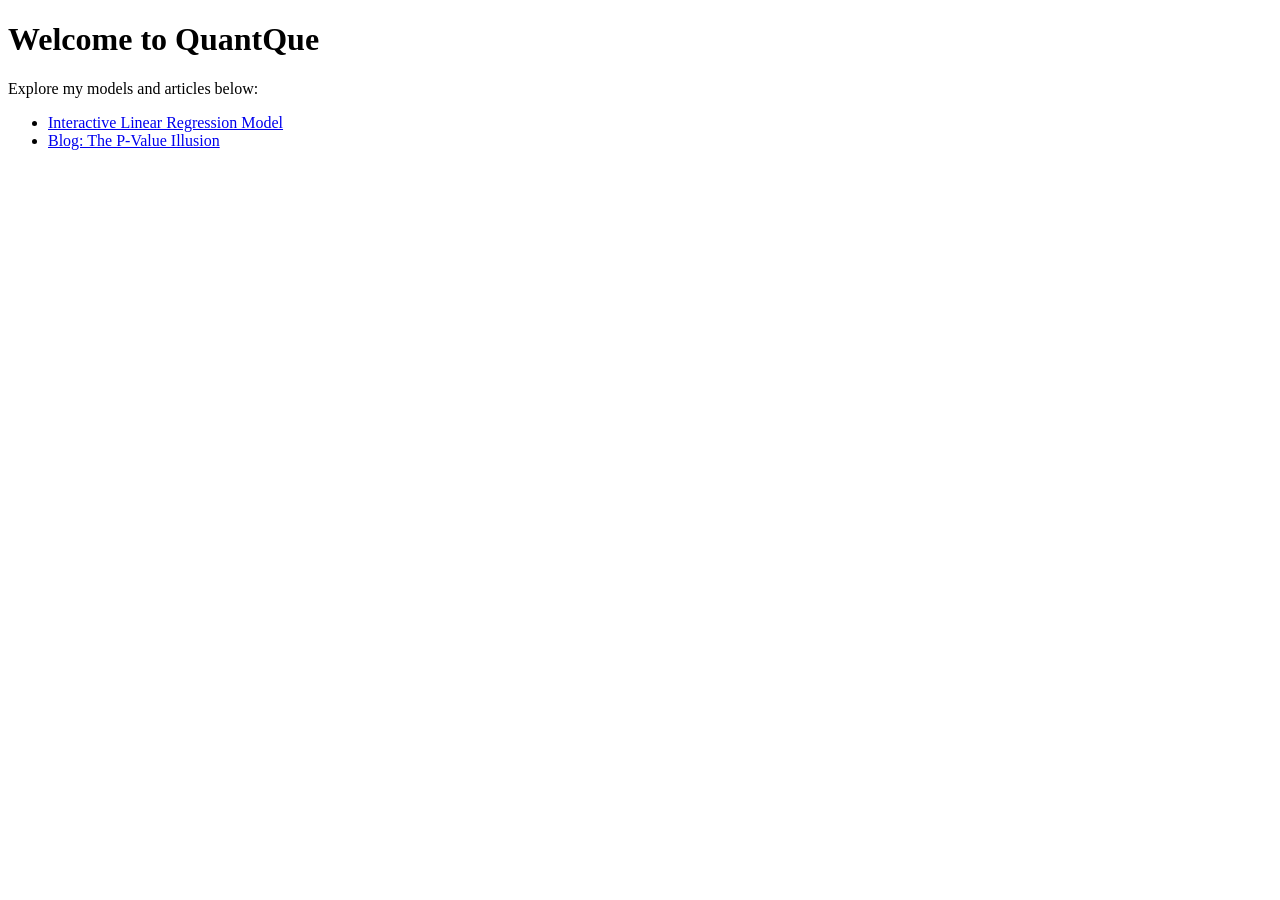
==== index.html @ af4a089c "Create index.html" ====
<!DOCTYPE html>
<html>
<head>
    <title>QuantQue - Data Science & Models</title>
</head>
<body>
    <h1>Welcome to QuantQue</h1>
    <p>Explore my models and articles below:</p>
    
    <ul>
        <li><a href="linear_regression_model/index.html">Interactive Linear Regression Model</a></li>
        <li><a href="blogs/p_value_illusion.html">Blog: The P-Value Illusion</a></li>
    </ul>
</body>
</html>
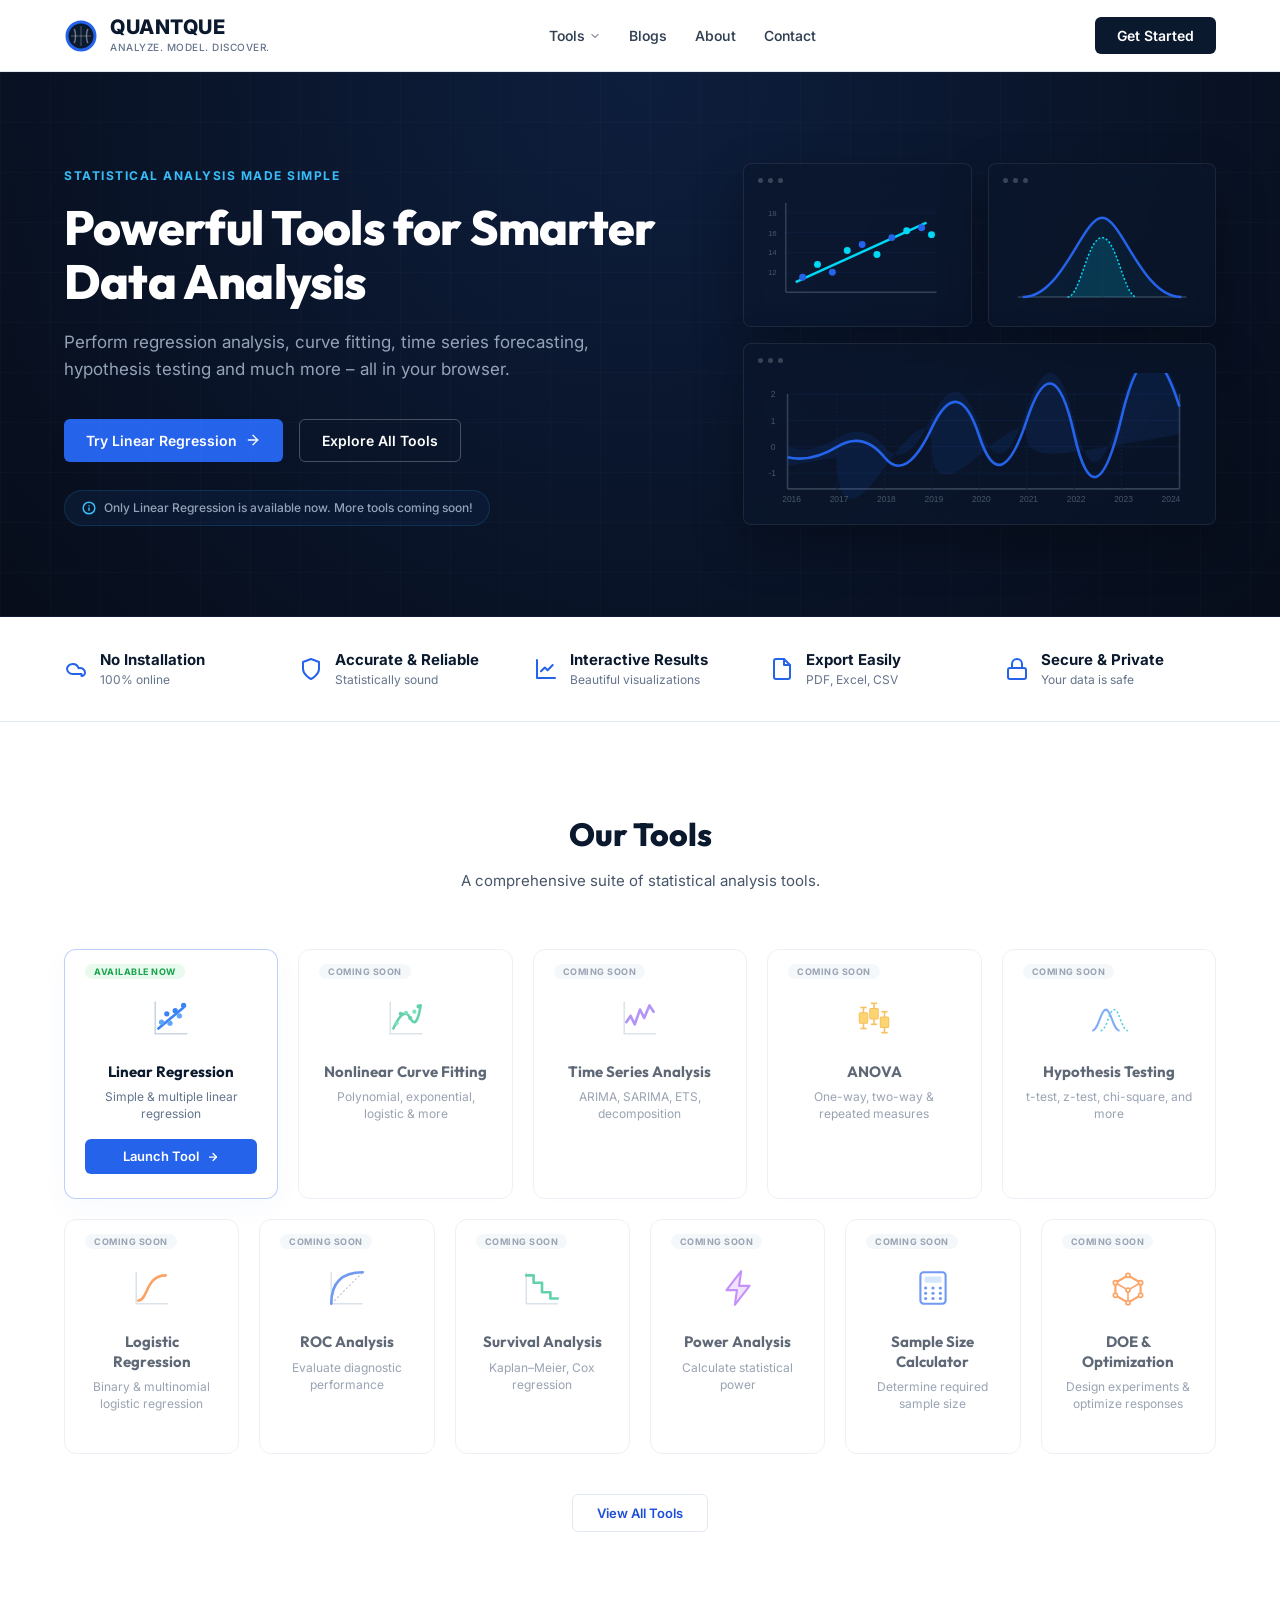
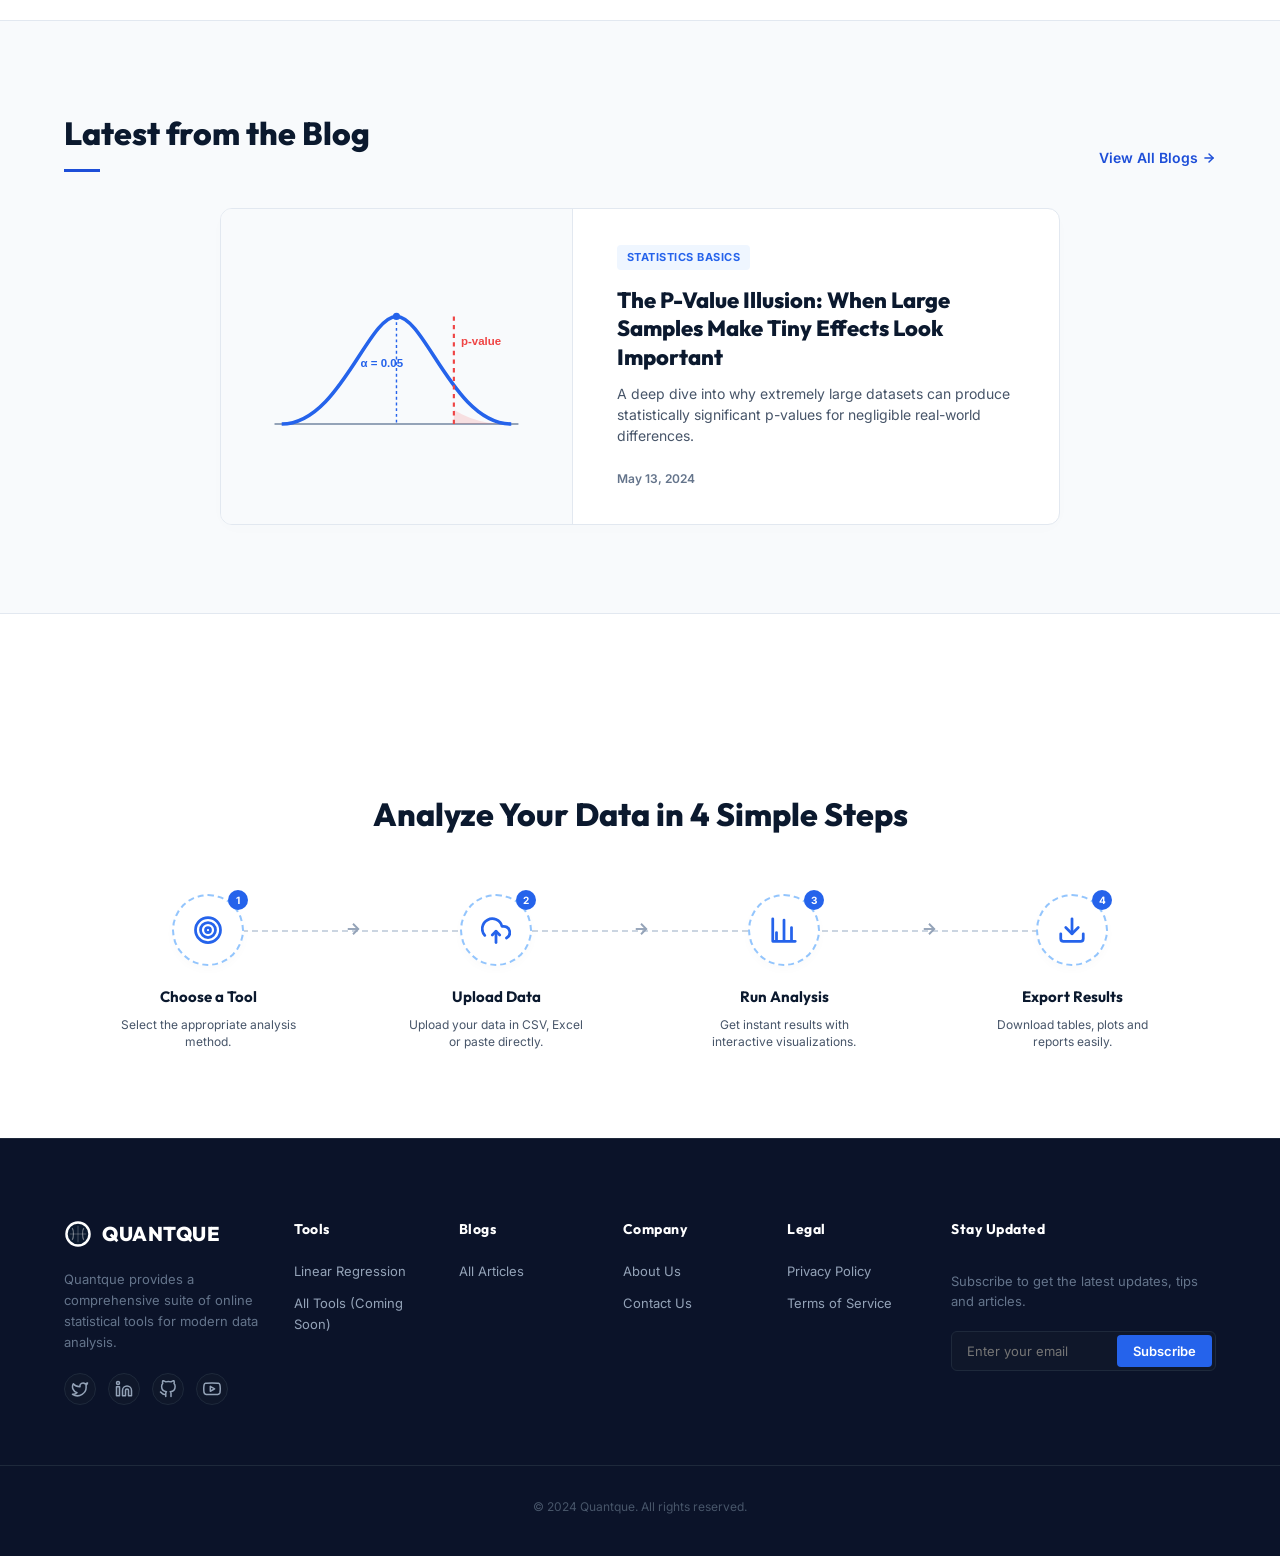
==== commit eab697e2: "Add files via upload" ====
--- a/index.html
+++ b/index.html
@@ -1,15 +1,665 @@
 <!DOCTYPE html>
-<html>
+<html lang="en">
 <head>
+    <meta charset="UTF-8">
+    <meta name="viewport" content="width=device-width, initial-scale=1.0">
     <title>QuantQue - Data Science & Models</title>
+    <link rel="stylesheet" href="styles.css">
 </head>
 <body>
-    <h1>Welcome to QuantQue</h1>
-    <p>Explore my models and articles below:</p>
-    
-    <ul>
-        <li><a href="linear_regression_model/index.html">Interactive Linear Regression Model</a></li>
-        <li><a href="blogs/p_value_illusion.html">Blog: The P-Value Illusion</a></li>
-    </ul>
+
+    <!-- Header / Navbar -->
+    <header class="header">
+        <div class="container header-container">
+            <div class="logo-container">
+                <div class="logo-icon">
+                    <!-- Q logo: circle with global grid lines -->
+                    <svg width="34" height="34" viewBox="0 0 34 34" fill="none" xmlns="http://www.w3.org/2000/svg">
+                        <circle cx="17" cy="17" r="14" fill="#0b192e"/>
+                        <circle cx="17" cy="17" r="14" stroke="#2563eb" stroke-width="3"/>
+                        <path d="M7 17H27" stroke="rgba(255, 255, 255, 0.2)" stroke-width="1.5"/>
+                        <path d="M17 7V27" stroke="rgba(255, 255, 255, 0.2)" stroke-width="1.5"/>
+                        <path d="M10 10C12 12.5 12 21.5 10 24" stroke="rgba(255, 255, 255, 0.4)" stroke-width="1.5"/>
+                        <path d="M24 10C22 12.5 22 21.5 24 24" stroke="rgba(255, 255, 255, 0.4)" stroke-width="1.5"/>
+                    </svg>
+                </div>
+                <div class="logo-text">
+                    <span class="logo-title">QUANTQUE</span>
+                    <span class="logo-tagline">Analyze. Model. Discover.</span>
+                </div>
+            </div>
+            
+            <nav class="nav-links">
+                <div class="nav-item">
+                    Tools
+                    <svg width="12" height="12" viewBox="0 0 24 24" fill="none" stroke="currentColor" stroke-width="2" stroke-linecap="round" stroke-linejoin="round"><path d="m6 9 6 6 6-6"/></svg>
+                </div>
+                <a href="#blog" class="nav-item">Blogs</a>
+                <a href="#about" class="nav-item">About</a>
+                <a href="#contact" class="nav-item">Contact</a>
+            </nav>
+            
+            <div class="nav-actions">
+                <button class="btn btn-primary">Get Started</button>
+            </div>
+        </div>
+    </header>
+
+    <!-- Hero Section -->
+    <section class="hero">
+        <div class="container hero-grid">
+            <div class="hero-content">
+                <span class="hero-tag">Statistical Analysis Made Simple</span>
+                <h1 class="hero-title">Powerful Tools for Smarter Data Analysis</h1>
+                <p class="hero-desc">
+                    Perform regression analysis, curve fitting, time series forecasting, hypothesis testing and much more – all in your browser.
+                </p>
+                <div class="hero-actions">
+                    <a href="../index.html" class="btn btn-blue">
+                        Try Linear Regression 
+                        <svg width="16" height="16" viewBox="0 0 24 24" fill="none" stroke="currentColor" stroke-width="2" stroke-linecap="round" stroke-linejoin="round"><path d="M5 12h14"/><path d="m12 5 7 7-7 7"/></svg>
+                    </a>
+                    <a href="#tools" class="btn btn-outline">Explore All Tools</a>
+                </div>
+                <div class="hero-notice">
+                    <svg width="14" height="14" viewBox="0 0 24 24" fill="none" stroke="#38bdf8" stroke-width="2.5" stroke-linecap="round" stroke-linejoin="round"><circle cx="12" cy="12" r="10"/><line x1="12" y1="16" x2="12" y2="12"/><line x1="12" y1="8" x2="12.01" y2="8"/></svg>
+                    <span>Only Linear Regression is available now. More tools coming soon!</span>
+                </div>
+            </div>
+            
+            <div class="hero-graphic">
+                <div class="mockup-grid">
+                    <!-- Top Left Card: Scatter Plot -->
+                    <div class="mockup-card">
+                        <div class="card-header-dots">
+                            <span></span><span></span><span></span>
+                        </div>
+                        <svg class="chart-svg" viewBox="0 0 200 120" fill="none" xmlns="http://www.w3.org/2000/svg">
+                            <!-- Grid lines -->
+                            <line x1="28" y1="20" x2="180" y2="20" stroke="#10203e" stroke-width="0.75"/>
+                            <line x1="28" y1="40" x2="180" y2="40" stroke="#10203e" stroke-width="0.75"/>
+                            <line x1="28" y1="60" x2="180" y2="60" stroke="#10203e" stroke-width="0.75"/>
+                            <line x1="28" y1="80" x2="180" y2="80" stroke="#10203e" stroke-width="0.75"/>
+                            <line x1="28" y1="100" x2="180" y2="100" stroke="#334155" stroke-width="1.5"/>
+                            <line x1="28" y1="10" x2="28" y2="100" stroke="#334155" stroke-width="1.5"/>
+                            
+                            <!-- Left tick labels -->
+                            <text x="10" y="23" fill="#475569" font-size="8" font-family="sans-serif">18</text>
+                            <text x="10" y="43" fill="#475569" font-size="8" font-family="sans-serif">16</text>
+                            <text x="10" y="63" fill="#475569" font-size="8" font-family="sans-serif">14</text>
+                            <text x="10" y="83" fill="#475569" font-size="8" font-family="sans-serif">12</text>
+                            
+                            <!-- Regression trendline -->
+                            <line x1="38" y1="90" x2="170" y2="30" stroke="#00d8f6" stroke-width="2.5"/>
+                            
+                            <!-- Scatter points -->
+                            <circle cx="45" cy="85" r="3.5" fill="#2563eb"/>
+                            <circle cx="60" cy="72" r="3.5" fill="#00d8f6"/>
+                            <circle cx="75" cy="80" r="3.5" fill="#2563eb"/>
+                            <circle cx="90" cy="58" r="3.5" fill="#00d8f6"/>
+                            <circle cx="105" cy="52" r="3.5" fill="#2563eb"/>
+                            <circle cx="120" cy="62" r="3.5" fill="#00d8f6"/>
+                            <circle cx="135" cy="45" r="3.5" fill="#2563eb"/>
+                            <circle cx="150" cy="38" r="3.5" fill="#00d8f6"/>
+                            <circle cx="165" cy="35" r="3.5" fill="#2563eb"/>
+                            <circle cx="175" cy="42" r="3.5" fill="#00d8f6"/>
+                        </svg>
+                    </div>
+                    
+                    <!-- Top Right Card: Bell Curve -->
+                    <div class="mockup-card">
+                        <div class="card-header-dots">
+                            <span></span><span></span><span></span>
+                        </div>
+                        <svg class="chart-svg" viewBox="0 0 200 120" fill="none" xmlns="http://www.w3.org/2000/svg">
+                            <!-- Axes -->
+                            <line x1="15" y1="105" x2="185" y2="105" stroke="#334155" stroke-width="1.5"/>
+                            <line x1="100" y1="20" x2="100" y2="105" stroke="#10203e" stroke-dasharray="2 2"/>
+                            
+                            <!-- Bell curve area fill -->
+                            <path d="M 20 105 C 60 105, 80 25, 100 25 C 120 25, 140 105, 180 105 Z" fill="rgba(6, 182, 212, 0.05)"/>
+                            
+                            <!-- Bell curve -->
+                            <path d="M 20 105 C 60 105, 80 25, 100 25 C 120 25, 140 105, 180 105" stroke="#2563eb" stroke-width="2.5" fill="none"/>
+                            
+                            <!-- Normal shaded area -->
+                            <path d="M 65 105 C 78 105, 85 45, 100 45 C 115 45, 122 105, 135 105 Z" fill="rgba(0, 216, 246, 0.15)"/>
+                            <path d="M 65 105 C 78 105, 85 45, 100 45 C 115 45, 122 105, 135 105" stroke="#00d8f6" stroke-width="1.5" stroke-dasharray="2 2" fill="none"/>
+                        </svg>
+                    </div>
+                    
+                    <!-- Bottom Card: Time Series -->
+                    <div class="mockup-card mockup-card-large">
+                        <div class="card-header-dots">
+                            <span></span><span></span><span></span>
+                        </div>
+                        <svg class="chart-svg" viewBox="0 0 420 130" fill="none" xmlns="http://www.w3.org/2000/svg">
+                            <!-- Grid lines -->
+                            <line x1="28" y1="20" x2="400" y2="20" stroke="#10203e" stroke-width="0.75"/>
+                            <line x1="28" y1="45" x2="400" y2="45" stroke="#10203e" stroke-width="0.75"/>
+                            <line x1="28" y1="70" x2="400" y2="70" stroke="#10203e" stroke-width="0.75"/>
+                            <line x1="28" y1="95" x2="400" y2="95" stroke="#10203e" stroke-width="0.75"/>
+                            <line x1="28" y1="110" x2="400" y2="110" stroke="#334155" stroke-width="1.5"/>
+                            
+                            <!-- Vertical grid columns -->
+                            <line x1="28" y1="20" x2="28" y2="110" stroke="#334155" stroke-width="1.5"/>
+                            <line x1="75" y1="20" x2="75" y2="110" stroke="#10203e" stroke-dasharray="2 2"/>
+                            <line x1="120" y1="20" x2="120" y2="110" stroke="#10203e" stroke-dasharray="2 2"/>
+                            <line x1="165" y1="20" x2="165" y2="110" stroke="#10203e" stroke-dasharray="2 2"/>
+                            <line x1="210" y1="20" x2="210" y2="110" stroke="#10203e" stroke-dasharray="2 2"/>
+                            <line x1="255" y1="20" x2="255" y2="110" stroke="#10203e" stroke-dasharray="2 2"/>
+                            <line x1="300" y1="20" x2="300" y2="110" stroke="#10203e" stroke-dasharray="2 2"/>
+                            <line x1="345" y1="20" x2="345" y2="110" stroke="#10203e" stroke-dasharray="2 2"/>
+                            <line x1="400" y1="20" x2="400" y2="110" stroke="#334155" stroke-width="1.5"/>
+                            
+                            <!-- Left tick labels -->
+                            <text x="12" y="23" fill="#475569" font-size="8" font-family="sans-serif">2</text>
+                            <text x="12" y="48" fill="#475569" font-size="8" font-family="sans-serif">1</text>
+                            <text x="12" y="73" fill="#475569" font-size="8" font-family="sans-serif">0</text>
+                            <text x="10" y="98" fill="#475569" font-size="8" font-family="sans-serif">-1</text>
+                            
+                            <!-- Uncertainty shaded area -->
+                            <path d="M 28 70 Q 50 78, 75 62 T 120 70 T 165 42 T 210 50 T 255 35 T 300 45 T 345 32 T 400 24 L 400 58 Q 345 68, 300 75 T 255 60 T 210 78 T 165 72 T 120 90 T 75 80 L 28 88 Z" fill="rgba(37, 99, 235, 0.1)"/>
+                            
+                            <!-- Main wavy time series line -->
+                            <path d="M 28 80 Q 50 85, 75 70 T 120 80 T 165 52 T 210 60 T 255 45 T 300 58 T 345 42 T 400 32" stroke="#2563eb" stroke-width="2.5" fill="none"/>
+                            
+                            <!-- Axis labels -->
+                            <text x="23" y="122" fill="#475569" font-size="8" font-family="sans-serif">2016</text>
+                            <text x="68" y="122" fill="#475569" font-size="8" font-family="sans-serif">2017</text>
+                            <text x="113" y="122" fill="#475569" font-size="8" font-family="sans-serif">2018</text>
+                            <text x="158" y="122" fill="#475569" font-size="8" font-family="sans-serif">2019</text>
+                            <text x="203" y="122" fill="#475569" font-size="8" font-family="sans-serif">2020</text>
+                            <text x="248" y="122" fill="#475569" font-size="8" font-family="sans-serif">2021</text>
+                            <text x="293" y="122" fill="#475569" font-size="8" font-family="sans-serif">2022</text>
+                            <text x="338" y="122" fill="#475569" font-size="8" font-family="sans-serif">2023</text>
+                            <text x="383" y="122" fill="#475569" font-size="8" font-family="sans-serif">2024</text>
+                        </svg>
+                    </div>
+                </div>
+            </div>
+        </div>
+    </section>
+
+    <!-- Features Bar Section -->
+    <section class="features-bar">
+        <div class="container features-row">
+            <!-- Item 1 -->
+            <div class="feature-item">
+                <div class="feature-icon-wrapper">
+                    <svg width="24" height="24" viewBox="0 0 24 24" fill="none" stroke="currentColor" stroke-width="2" stroke-linecap="round" stroke-linejoin="round"><path d="M17.5 19A3.5 3.5 0 0 0 21 15.5c0-2.79-2.54-4.5-5-4.5-.48 0-.96.06-1.42.17A6 6 0 0 0 3 11.5C3 14.52 5.5 17 8.5 17h9Z"/></svg>
+                </div>
+                <div class="feature-content">
+                    <span class="feature-title">No Installation</span>
+                    <span class="feature-desc">100% online</span>
+                </div>
+            </div>
+            <!-- Item 2 -->
+            <div class="feature-item">
+                <div class="feature-icon-wrapper">
+                    <svg width="24" height="24" viewBox="0 0 24 24" fill="none" stroke="currentColor" stroke-width="2" stroke-linecap="round" stroke-linejoin="round"><path d="M12 22s8-4 8-10V5l-8-3-8 3v7c0 6 8 10 8 10z"/></svg>
+                </div>
+                <div class="feature-content">
+                    <span class="feature-title">Accurate & Reliable</span>
+                    <span class="feature-desc">Statistically sound</span>
+                </div>
+            </div>
+            <!-- Item 3 -->
+            <div class="feature-item">
+                <div class="feature-icon-wrapper">
+                    <svg width="24" height="24" viewBox="0 0 24 24" fill="none" stroke="currentColor" stroke-width="2" stroke-linecap="round" stroke-linejoin="round"><path d="M3 3v18h18"/><path d="M18.7 8l-5.1 5.2-2.8-2.7L7 14.3"/></svg>
+                </div>
+                <div class="feature-content">
+                    <span class="feature-title">Interactive Results</span>
+                    <span class="feature-desc">Beautiful visualizations</span>
+                </div>
+            </div>
+            <!-- Item 4 -->
+            <div class="feature-item">
+                <div class="feature-icon-wrapper">
+                    <svg width="24" height="24" viewBox="0 0 24 24" fill="none" stroke="currentColor" stroke-width="2" stroke-linecap="round" stroke-linejoin="round"><path d="M14 2H6a2 2 0 0 0-2 2v16a2 2 0 0 0 2 2h12a2 2 0 0 0 2-2V8z"/><polyline points="14 2 14 8 20 8"/></svg>
+                </div>
+                <div class="feature-content">
+                    <span class="feature-title">Export Easily</span>
+                    <span class="feature-desc">PDF, Excel, CSV</span>
+                </div>
+            </div>
+            <!-- Item 5 -->
+            <div class="feature-item">
+                <div class="feature-icon-wrapper">
+                    <svg width="24" height="24" viewBox="0 0 24 24" fill="none" stroke="currentColor" stroke-width="2" stroke-linecap="round" stroke-linejoin="round"><rect x="3" y="11" width="18" height="11" rx="2" ry="2"/><path d="M7 11V7a5 5 0 0 1 10 0v4"/></svg>
+                </div>
+                <div class="feature-content">
+                    <span class="feature-title">Secure & Private</span>
+                    <span class="feature-desc">Your data is safe</span>
+                </div>
+            </div>
+        </div>
+    </section>
+
+    <!-- Popular Statistical Tools Section -->
+    <section id="tools" class="container">
+        <div class="section-header">
+            <h2 class="section-title">Our Tools</h2>
+            <p class="section-desc">A comprehensive suite of statistical analysis tools.</p>
+        </div>
+        
+        <!-- Row 1: 5 columns -->
+        <div class="tools-grid tools-grid-5">
+            <!-- Tool 1: Linear Regression -->
+            <div class="tool-card tool-card-available">
+                <span class="card-badge badge-available">Available Now</span>
+                <div class="tool-icon-wrapper">
+                    <svg width="42" height="42" viewBox="0 0 40 40" fill="none" xmlns="http://www.w3.org/2000/svg">
+                        <line x1="5" y1="35" x2="35" y2="35" stroke="#cbd5e1" stroke-width="1.5" stroke-linecap="round"/>
+                        <line x1="5" y1="35" x2="5" y2="5" stroke="#cbd5e1" stroke-width="1.5" stroke-linecap="round"/>
+                        <line x1="8" y1="30" x2="32" y2="10" stroke="#3b82f6" stroke-width="2.5" stroke-linecap="round"/>
+                        <circle cx="11" cy="24" r="2.5" fill="#60a5fa"/>
+                        <circle cx="16" cy="16" r="2.5" fill="#3b82f6"/>
+                        <circle cx="19" cy="25" r="2.5" fill="#60a5fa"/>
+                        <circle cx="24" cy="13" r="2.5" fill="#3b82f6"/>
+                        <circle cx="28" cy="18" r="2.5" fill="#60a5fa"/>
+                        <circle cx="32" cy="8" r="2.5" fill="#3b82f6"/>
+                    </svg>
+                </div>
+                <h3 class="tool-name">Linear Regression</h3>
+                <p class="tool-desc">Simple & multiple linear regression</p>
+                <a href="../index.html" class="btn btn-blue btn-card">
+                    Launch Tool
+                    <svg width="12" height="12" viewBox="0 0 24 24" fill="none" stroke="currentColor" stroke-width="2.5" stroke-linecap="round" stroke-linejoin="round"><path d="M5 12h14"/><path d="m12 5 7 7-7 7"/></svg>
+                </a>
+            </div>
+
+            <!-- Tool 2: Nonlinear Curve Fitting -->
+            <div class="tool-card tool-card-disabled">
+                <span class="card-badge badge-soon">Coming Soon</span>
+                <div class="tool-icon-wrapper">
+                    <svg width="42" height="42" viewBox="0 0 40 40" fill="none" xmlns="http://www.w3.org/2000/svg">
+                        <line x1="5" y1="35" x2="35" y2="35" stroke="#cbd5e1" stroke-width="1.5" stroke-linecap="round"/>
+                        <line x1="5" y1="35" x2="5" y2="5" stroke="#cbd5e1" stroke-width="1.5" stroke-linecap="round"/>
+                        <path d="M 8 30 Q 18 8 24 20 T 34 8" stroke="#10b981" stroke-width="2.5" fill="none" stroke-linecap="round"/>
+                        <circle cx="11" cy="25" r="2" fill="#34d399"/>
+                        <circle cx="15" cy="16" r="2" fill="#10b981"/>
+                        <circle cx="20" cy="15" r="2" fill="#34d399"/>
+                        <circle cx="24" cy="20" r="2" fill="#10b981"/>
+                        <circle cx="28" cy="14" r="2" fill="#34d399"/>
+                        <circle cx="32" cy="9" r="2" fill="#10b981"/>
+                    </svg>
+                </div>
+                <h3 class="tool-name">Nonlinear Curve Fitting</h3>
+                <p class="tool-desc">Polynomial, exponential, logistic & more</p>
+            </div>
+
+            <!-- Tool 3: Time Series Analysis -->
+            <div class="tool-card tool-card-disabled">
+                <span class="card-badge badge-soon">Coming Soon</span>
+                <div class="tool-icon-wrapper">
+                    <svg width="42" height="42" viewBox="0 0 40 40" fill="none" xmlns="http://www.w3.org/2000/svg">
+                        <line x1="5" y1="35" x2="35" y2="35" stroke="#cbd5e1" stroke-width="1.5" stroke-linecap="round"/>
+                        <line x1="5" y1="35" x2="5" y2="5" stroke="#cbd5e1" stroke-width="1.5" stroke-linecap="round"/>
+                        <path d="M 7 24 L 11 18 L 15 26 L 20 12 L 24 20 L 29 8 L 33 14" stroke="#8b5cf6" stroke-width="2.5" fill="none" stroke-linecap="round" stroke-linejoin="round"/>
+                    </svg>
+                </div>
+                <h3 class="tool-name">Time Series Analysis</h3>
+                <p class="tool-desc">ARIMA, SARIMA, ETS, decomposition</p>
+            </div>
+
+            <!-- Tool 4: ANOVA -->
+            <div class="tool-card tool-card-disabled">
+                <span class="card-badge badge-soon">Coming Soon</span>
+                <div class="tool-icon-wrapper">
+                    <svg width="42" height="42" viewBox="0 0 40 40" fill="none" xmlns="http://www.w3.org/2000/svg">
+                        <line x1="10" y1="10" x2="10" y2="30" stroke="#f59e0b" stroke-width="1.5"/>
+                        <line x1="7" y1="10" x2="13" y2="10" stroke="#f59e0b" stroke-width="1.5"/>
+                        <line x1="7" y1="30" x2="13" y2="30" stroke="#f59e0b" stroke-width="1.5"/>
+                        <rect x="6" y="15" width="8" height="10" fill="#fbbf24" stroke="#f59e0b" stroke-width="1" rx="1"/>
+                        
+                        <line x1="20" y1="6" x2="20" y2="26" stroke="#f59e0b" stroke-width="1.5"/>
+                        <line x1="17" y1="6" x2="23" y2="6" stroke="#f59e0b" stroke-width="1.5"/>
+                        <line x1="17" y1="26" x2="23" y2="26" stroke="#f59e0b" stroke-width="1.5"/>
+                        <rect x="16" y="11" width="8" height="10" fill="#fbbf24" stroke="#f59e0b" stroke-width="1" rx="1"/>
+                        
+                        <line x1="30" y1="14" x2="30" y2="34" stroke="#f59e0b" stroke-width="1.5"/>
+                        <line x1="27" y1="14" x2="33" y2="14" stroke="#f59e0b" stroke-width="1.5"/>
+                        <line x1="27" y1="34" x2="33" y2="34" stroke="#f59e0b" stroke-width="1.5"/>
+                        <rect x="26" y="19" width="8" height="10" fill="#fbbf24" stroke="#f59e0b" stroke-width="1" rx="1"/>
+                    </svg>
+                </div>
+                <h3 class="tool-name">ANOVA</h3>
+                <p class="tool-desc">One-way, two-way & repeated measures</p>
+            </div>
+
+            <!-- Tool 5: Hypothesis Testing -->
+            <div class="tool-card tool-card-disabled">
+                <span class="card-badge badge-soon">Coming Soon</span>
+                <div class="tool-icon-wrapper">
+                    <svg width="42" height="42" viewBox="0 0 40 40" fill="none" xmlns="http://www.w3.org/2000/svg">
+                        <path d="M 4 32 C 10 32, 12 12, 17 12 C 22 12, 24 32, 30 32" stroke="#3b82f6" stroke-width="2" fill="none"/>
+                        <path d="M 12 32 C 18 32, 20 12, 25 12 C 30 12, 32 32, 38 32" stroke="#06b6d4" stroke-width="1.5" stroke-dasharray="2 2" fill="none"/>
+                    </svg>
+                </div>
+                <h3 class="tool-name">Hypothesis Testing</h3>
+                <p class="tool-desc">t-test, z-test, chi-square, and more</p>
+            </div>
+        </div>
+        
+        <!-- Row 2: 6 columns -->
+        <div class="tools-grid tools-grid-6">
+            <!-- Tool 6: Logistic Regression -->
+            <div class="tool-card tool-card-disabled">
+                <span class="card-badge badge-soon">Coming Soon</span>
+                <div class="tool-icon-wrapper">
+                    <svg width="42" height="42" viewBox="0 0 40 40" fill="none" xmlns="http://www.w3.org/2000/svg">
+                        <line x1="5" y1="35" x2="35" y2="35" stroke="#cbd5e1" stroke-width="1.5" stroke-linecap="round"/>
+                        <line x1="5" y1="35" x2="5" y2="5" stroke="#cbd5e1" stroke-width="1.5" stroke-linecap="round"/>
+                        <path d="M 7 32 C 16 32, 14 8, 33 8" stroke="#f97316" stroke-width="2.5" fill="none" stroke-linecap="round"/>
+                    </svg>
+                </div>
+                <h3 class="tool-name">Logistic Regression</h3>
+                <p class="tool-desc">Binary & multinomial logistic regression</p>
+            </div>
+
+            <!-- Tool 7: ROC Analysis -->
+            <div class="tool-card tool-card-disabled">
+                <span class="card-badge badge-soon">Coming Soon</span>
+                <div class="tool-icon-wrapper">
+                    <svg width="42" height="42" viewBox="0 0 40 40" fill="none" xmlns="http://www.w3.org/2000/svg">
+                        <line x1="5" y1="35" x2="35" y2="35" stroke="#cbd5e1" stroke-width="1.5"/>
+                        <line x1="5" y1="35" x2="5" y2="5" stroke="#cbd5e1" stroke-width="1.5"/>
+                        <line x1="5" y1="35" x2="35" y2="5" stroke="#94a3b8" stroke-width="1" stroke-dasharray="2 2"/>
+                        <path d="M 5 35 C 5 15, 15 5, 35 5" stroke="#2563eb" stroke-width="2.5" fill="none" stroke-linecap="round"/>
+                    </svg>
+                </div>
+                <h3 class="tool-name">ROC Analysis</h3>
+                <p class="tool-desc">Evaluate diagnostic performance</p>
+            </div>
+
+            <!-- Tool 8: Survival Analysis -->
+            <div class="tool-card tool-card-disabled">
+                <span class="card-badge badge-soon">Coming Soon</span>
+                <div class="tool-icon-wrapper">
+                    <svg width="42" height="42" viewBox="0 0 40 40" fill="none" xmlns="http://www.w3.org/2000/svg">
+                        <line x1="5" y1="35" x2="35" y2="35" stroke="#cbd5e1" stroke-width="1.5"/>
+                        <line x1="5" y1="35" x2="5" y2="5" stroke="#cbd5e1" stroke-width="1.5"/>
+                        <path d="M 5 8 H 12 V 15 H 20 V 24 H 28 V 30 H 35" stroke="#10b981" stroke-width="2.5" fill="none" stroke-linecap="round" stroke-linejoin="round"/>
+                    </svg>
+                </div>
+                <h3 class="tool-name">Survival Analysis</h3>
+                <p class="tool-desc">Kaplan–Meier, Cox regression</p>
+            </div>
+
+            <!-- Tool 9: Power Analysis -->
+            <div class="tool-card tool-card-disabled">
+                <span class="card-badge badge-soon">Coming Soon</span>
+                <div class="tool-icon-wrapper">
+                    <svg width="42" height="42" viewBox="0 0 40 40" fill="none" xmlns="http://www.w3.org/2000/svg">
+                        <path d="M 23 4 L 9 22 H 19 L 17 36 L 31 18 H 21 L 23 4 Z" fill="#e9d5ff" stroke="#a855f7" stroke-width="2" stroke-linejoin="round"/>
+                    </svg>
+                </div>
+                <h3 class="tool-name">Power Analysis</h3>
+                <p class="tool-desc">Calculate statistical power</p>
+            </div>
+
+            <!-- Tool 10: Sample Size Calculator -->
+            <div class="tool-card tool-card-disabled">
+                <span class="card-badge badge-soon">Coming Soon</span>
+                <div class="tool-icon-wrapper">
+                    <svg width="42" height="42" viewBox="0 0 40 40" fill="none" xmlns="http://www.w3.org/2000/svg">
+                        <rect x="8" y="5" width="24" height="30" rx="3" stroke="#2563eb" stroke-width="2"/>
+                        <rect x="12" y="9" width="16" height="6" fill="#bfdbfe" rx="1"/>
+                        <circle cx="13" cy="20" r="1.5" fill="#2563eb"/>
+                        <circle cx="20" cy="20" r="1.5" fill="#2563eb"/>
+                        <circle cx="27" cy="20" r="1.5" fill="#2563eb"/>
+                        <circle cx="13" cy="25" r="1.5" fill="#2563eb"/>
+                        <circle cx="20" cy="25" r="1.5" fill="#2563eb"/>
+                        <circle cx="27" cy="25" r="1.5" fill="#2563eb"/>
+                        <circle cx="13" cy="30" r="1.5" fill="#2563eb"/>
+                        <circle cx="20" cy="30" r="1.5" fill="#2563eb"/>
+                        <circle cx="27" cy="30" r="1.5" fill="#2563eb"/>
+                    </svg>
+                </div>
+                <h3 class="tool-name">Sample Size Calculator</h3>
+                <p class="tool-desc">Determine required sample size</p>
+            </div>
+
+            <!-- Tool 11: DOE & Optimization -->
+            <div class="tool-card tool-card-disabled">
+                <span class="card-badge badge-soon">Coming Soon</span>
+                <div class="tool-icon-wrapper">
+                    <svg width="42" height="42" viewBox="0 0 40 40" fill="none" xmlns="http://www.w3.org/2000/svg">
+                        <path d="M 20 8 L 32 15 V 27 L 20 34 L 8 27 V 15 L 20 8 Z" stroke="#f97316" stroke-width="2" stroke-linejoin="round"/>
+                        <path d="M 8 15 L 20 22 L 32 15" stroke="#f97316" stroke-width="1.5" stroke-linejoin="round"/>
+                        <line x1="20" y1="22" x2="20" y2="34" stroke="#f97316" stroke-width="1.5"/>
+                        <circle cx="20" cy="8" r="2" fill="#ffedd5" stroke="#f97316" stroke-width="1.5"/>
+                        <circle cx="32" cy="15" r="2" fill="#ffedd5" stroke="#f97316" stroke-width="1.5"/>
+                        <circle cx="32" cy="27" r="2" fill="#ffedd5" stroke="#f97316" stroke-width="1.5"/>
+                        <circle cx="20" cy="34" r="2" fill="#ffedd5" stroke="#f97316" stroke-width="1.5"/>
+                        <circle cx="8" cy="27" r="2" fill="#ffedd5" stroke="#f97316" stroke-width="1.5"/>
+                        <circle cx="8" cy="15" r="2" fill="#ffedd5" stroke="#f97316" stroke-width="1.5"/>
+                        <circle cx="20" cy="22" r="2" fill="#ffedd5" stroke="#f97316" stroke-width="1.5"/>
+                    </svg>
+                </div>
+                <h3 class="tool-name">DOE & Optimization</h3>
+                <p class="tool-desc">Design experiments & optimize responses</p>
+            </div>
+        </div>
+        
+        <div class="center-action">
+            <button class="btn btn-view-all">View All Tools</button>
+        </div>
+    </section>
+
+    <!-- Latest from the Blog Section -->
+    <section id="blog" class="blog-section">
+        <div class="container">
+            <div class="blog-header">
+                <div class="blog-header-left">
+                    <h2 class="section-title">Latest from the Blog</h2>
+                </div>
+                <a href="blogs/p_value_illusion.html" class="blog-view-all-link">
+                    View All Blogs 
+                    <svg width="14" height="14" viewBox="0 0 24 24" fill="none" stroke="currentColor" stroke-width="2.5" stroke-linecap="round" stroke-linejoin="round"><path d="M5 12h14"/><path d="m12 5 7 7-7 7"/></svg>
+                </a>
+            </div>
+            
+            <div class="featured-blog-container">
+                <a href="blogs/p_value_illusion.html" class="featured-blog-card">
+                    <div class="featured-blog-image">
+                        <svg width="100%" height="100%" viewBox="0 0 200 120" fill="none" xmlns="http://www.w3.org/2000/svg">
+                            <!-- Horizontal axis -->
+                            <line x1="15" y1="100" x2="185" y2="100" stroke="#94a3b8" stroke-width="1.5"/>
+                            <!-- Bell curve -->
+                            <path d="M 20 100 C 60 100, 80 25, 100 25 C 120 25, 140 100, 180 100" stroke="#2563eb" stroke-width="2.5" fill="none"/>
+                            <!-- Shaded p-value tail area -->
+                            <path d="M 140 90 C 150 96, 160 100, 180 100 L 140 100 Z" fill="rgba(239, 68, 68, 0.15)"/>
+                            <!-- Alpha cutoff vertical line -->
+                            <line x1="140" y1="25" x2="140" y2="100" stroke="#ef4444" stroke-dasharray="3 3" stroke-width="1.5"/>
+                            <!-- Text labels -->
+                            <text x="145" y="45" fill="#ef4444" font-size="8" font-family="sans-serif" font-weight="700">p-value</text>
+                            <text x="75" y="60" fill="#2563eb" font-size="8" font-family="sans-serif" font-weight="700">α = 0.05</text>
+                            <!-- Tiny effect mean shift representation -->
+                            <circle cx="100" cy="25" r="2.5" fill="#2563eb"/>
+                            <line x1="100" y1="25" x2="100" y2="100" stroke="#2563eb" stroke-dasharray="2 2" stroke-width="1"/>
+                        </svg>
+                    </div>
+                    <div class="featured-blog-content">
+                        <span class="blog-badge">Statistics Basics</span>
+                        <h3 class="featured-blog-title">The P-Value Illusion: When Large Samples Make Tiny Effects Look Important</h3>
+                        <p class="featured-blog-desc">A deep dive into why extremely large datasets can produce statistically significant p-values for negligible real-world differences.</p>
+                        <span class="featured-blog-date">May 13, 2024</span>
+                    </div>
+                </a>
+            </div>
+        </div>
+    </section>
+
+    <!-- Steps Section -->
+    <section class="steps-section">
+        <div class="container">
+            <div class="section-header">
+                <h2 class="section-title">Analyze Your Data in 4 Simple Steps</h2>
+            </div>
+            
+            <div class="steps-row">
+                <!-- Step 1 -->
+                <div class="step-item">
+                    <div class="step-icon-container">
+                        <span class="step-number">1</span>
+                        <!-- Target/bulls-eye -->
+                        <svg width="30" height="30" viewBox="0 0 24 24" fill="none" stroke="currentColor" stroke-width="2.2" stroke-linecap="round" stroke-linejoin="round">
+                            <circle cx="12" cy="12" r="10"/>
+                            <circle cx="12" cy="12" r="6"/>
+                            <circle cx="12" cy="12" r="2"/>
+                        </svg>
+                    </div>
+                    <h3 class="step-title">Choose a Tool</h3>
+                    <p class="step-desc">Select the appropriate analysis method.</p>
+                    <span class="step-arrow">
+                        <svg width="18" height="18" viewBox="0 0 24 24" fill="none" stroke="currentColor" stroke-width="2.5"><path d="M5 12h14"/><path d="m12 5 7 7-7 7"/></svg>
+                    </span>
+                </div>
+                
+                <!-- Step 2 -->
+                <div class="step-item">
+                    <div class="step-icon-container">
+                        <span class="step-number">2</span>
+                        <!-- Cloud upload icon -->
+                        <svg width="30" height="30" viewBox="0 0 24 24" fill="none" stroke="currentColor" stroke-width="2.2" stroke-linecap="round" stroke-linejoin="round">
+                            <path d="M12 13V22" />
+                            <polyline points="9 16 12 13 15 16" />
+                            <path d="M20.39 18.39A5 5 0 0 0 18 9h-1.26A8 8 0 1 0 3 16.3" />
+                        </svg>
+                    </div>
+                    <h3 class="step-title">Upload Data</h3>
+                    <p class="step-desc">Upload your data in CSV, Excel or paste directly.</p>
+                    <span class="step-arrow">
+                        <svg width="18" height="18" viewBox="0 0 24 24" fill="none" stroke="currentColor" stroke-width="2.5"><path d="M5 12h14"/><path d="m12 5 7 7-7 7"/></svg>
+                    </span>
+                </div>
+                
+                <!-- Step 3 -->
+                <div class="step-item">
+                    <div class="step-icon-container">
+                        <span class="step-number">3</span>
+                        <!-- Bar chart with arrow -->
+                        <svg width="30" height="30" viewBox="0 0 24 24" fill="none" stroke="currentColor" stroke-width="2.2" stroke-linecap="round" stroke-linejoin="round">
+                            <line x1="18" y1="20" x2="18" y2="10"/>
+                            <line x1="12" y1="20" x2="12" y2="4"/>
+                            <line x1="6" y1="20" x2="6" y2="14"/>
+                            <path d="M3 3v18h18" />
+                        </svg>
+                    </div>
+                    <h3 class="step-title">Run Analysis</h3>
+                    <p class="step-desc">Get instant results with interactive visualizations.</p>
+                    <span class="step-arrow">
+                        <svg width="18" height="18" viewBox="0 0 24 24" fill="none" stroke="currentColor" stroke-width="2.5"><path d="M5 12h14"/><path d="m12 5 7 7-7 7"/></svg>
+                    </span>
+                </div>
+                
+                <!-- Step 4 -->
+                <div class="step-item">
+                    <div class="step-icon-container">
+                        <span class="step-number">4</span>
+                        <!-- Download file icon -->
+                        <svg width="30" height="30" viewBox="0 0 24 24" fill="none" stroke="currentColor" stroke-width="2.2" stroke-linecap="round" stroke-linejoin="round">
+                            <path d="M21 15v4a2 2 0 0 1-2 2H5a2 2 0 0 1-2-2v-4"/>
+                            <polyline points="7 10 12 15 17 10"/>
+                            <line x1="12" y1="15" x2="12" y2="3"/>
+                        </svg>
+                    </div>
+                    <h3 class="step-title">Export Results</h3>
+                    <p class="step-desc">Download tables, plots and reports easily.</p>
+                </div>
+            </div>
+        </div>
+    </section>
+
+    <!-- Footer Section -->
+    <footer class="footer">
+        <div class="container footer-grid">
+            <!-- Brand Column -->
+            <div class="footer-brand">
+                <div class="footer-logo-container">
+                    <!-- Footer Q logo -->
+                    <svg width="28" height="28" viewBox="0 0 34 34" fill="none" xmlns="http://www.w3.org/2000/svg">
+                        <circle cx="17" cy="17" r="14" fill="#0b192e"/>
+                        <circle cx="17" cy="17" r="14" stroke="#ffffff" stroke-width="3"/>
+                        <path d="M7 17H27" stroke="rgba(255, 255, 255, 0.2)" stroke-width="1.5"/>
+                        <path d="M17 7V27" stroke="rgba(255, 255, 255, 0.2)" stroke-width="1.5"/>
+                        <path d="M10 10C12 12.5 12 21.5 10 24" stroke="rgba(255, 255, 255, 0.4)" stroke-width="1.5"/>
+                        <path d="M24 10C22 12.5 22 21.5 24 24" stroke="rgba(255, 255, 255, 0.4)" stroke-width="1.5"/>
+                    </svg>
+                    <span class="footer-logo-text">QUANTQUE</span>
+                </div>
+                <p class="footer-brand-desc">
+                    Quantque provides a comprehensive suite of online statistical tools for modern data analysis.
+                </p>
+                <div class="footer-socials">
+                    <a href="#" class="social-link">
+                        <svg width="18" height="18" viewBox="0 0 24 24" fill="none" stroke="currentColor" stroke-width="2" stroke-linecap="round" stroke-linejoin="round"><path d="M22 4s-.7 2.1-2 3.4c1.6 10-9.4 17.3-18 11.6 2.2.1 4.4-.6 6-2C3 15.5.5 9.6 3 5c2.2 2.6 5.6 4.1 9 4-.9-4.2 4-6.6 7-3.8 1.1 0 3-1.2 3-1.2z"/></svg>
+                    </a>
+                    <a href="#" class="social-link">
+                        <svg width="18" height="18" viewBox="0 0 24 24" fill="none" stroke="currentColor" stroke-width="2" stroke-linecap="round" stroke-linejoin="round"><path d="M16 8a6 6 0 0 1 6 6v7h-4v-7a2 2 0 0 0-2-2 2 2 0 0 0-2 2v7h-4v-7a6 6 0 0 1 6-6z"/><rect x="2" y="9" width="4" height="12"/><circle cx="4" cy="4" r="2"/></svg>
+                    </a>
+                    <a href="#" class="social-link">
+                        <svg width="18" height="18" viewBox="0 0 24 24" fill="none" stroke="currentColor" stroke-width="2" stroke-linecap="round" stroke-linejoin="round"><path d="M9 19c-5 1.5-5-2.5-7-3m14 6v-3.87a3.37 3.37 0 0 0-.94-2.61c3.14-.35 6.44-1.54 6.44-7A5.44 5.44 0 0 0 20 4.77 5.07 5.07 0 0 0 19.91 1S18.73.65 16 2.48a13.38 13.38 0 0 0-7 0C6.27.65 5.09 1 5.09 1A5.07 5.07 0 0 0 5 4.77a5.44 5.44 0 0 0-1.5 3.78c0 5.42 3.3 6.61 6.44 7A3.37 3.37 0 0 0 9 18.13V22"/></svg>
+                    </a>
+                    <a href="#" class="social-link">
+                        <svg width="18" height="18" viewBox="0 0 24 24" fill="none" stroke="currentColor" stroke-width="2" stroke-linecap="round" stroke-linejoin="round"><path d="M22.54 6.42a2.78 2.78 0 0 0-1.94-2C18.88 4 12 4 12 4s-6.88 0-8.6.46a2.78 2.78 0 0 0-1.94 2A29 29 0 0 0 1 11.75a29 29 0 0 0 .46 5.33A2.78 2.78 0 0 0 3.4 19c1.72.46 8.6.46 8.6.46s6.88 0 8.6-.46a2.78 2.78 0 0 0 1.94-2 29 29 0 0 0 .46-5.25 29 29 0 0 0-.46-5.33z"/><polygon points="9.75 15.02 15.5 11.75 9.75 8.48 9.75 15.02"/></svg>
+                    </a>
+                </div>
+            </div>
+
+            <!-- Column 1: Tools -->
+            <div>
+                <h4 class="footer-column-title">Tools</h4>
+                <ul class="footer-links-list">
+                    <li><a href="../index.html">Linear Regression</a></li>
+                    <li><a href="#">All Tools (Coming Soon)</a></li>
+                </ul>
+            </div>
+
+            <!-- Column 2: Blogs -->
+            <div>
+                <h4 class="footer-column-title">Blogs</h4>
+                <ul class="footer-links-list">
+                    <li><a href="blogs/p_value_illusion.html">All Articles</a></li>
+                </ul>
+            </div>
+
+            <!-- Column 3: Company -->
+            <div>
+                <h4 class="footer-column-title">Company</h4>
+                <ul class="footer-links-list">
+                    <li><a href="#">About Us</a></li>
+                    <li><a href="#">Contact Us</a></li>
+                </ul>
+            </div>
+
+            <!-- Column 4: Legal -->
+            <div>
+                <h4 class="footer-column-title">Legal</h4>
+                <ul class="footer-links-list">
+                    <li><a href="#">Privacy Policy</a></li>
+                    <li><a href="#">Terms of Service</a></li>
+                </ul>
+            </div>
+
+            <!-- Column 5: Stay Updated -->
+            <div class="footer-subscribe">
+                <h4 class="footer-column-title">Stay Updated</h4>
+                <p class="subscribe-desc">Subscribe to get the latest updates, tips and articles.</p>
+                <form class="subscribe-form" onsubmit="event.preventDefault();">
+                    <input type="email" placeholder="Enter your email" class="subscribe-input">
+                    <button class="subscribe-btn">Subscribe</button>
+                </form>
+            </div>
+        </div>
+
+        <div class="footer-bottom">
+            &copy; 2024 Quantque. All rights reserved.
+        </div>
+    </footer>
+
 </body>
 </html>
--- a/styles.css
+++ b/styles.css
@@ -0,0 +1,998 @@
+@import url('https://fonts.googleapis.com/css2?family=Inter:wght@300;400;500;600;700;800&family=Outfit:wght@400;500;600;700;800&display=swap');
+
+:root {
+    --font-sans: 'Inter', sans-serif;
+    --font-heading: 'Outfit', sans-serif;
+    
+    --bg-primary: #ffffff;
+    --bg-secondary: #f8fafc;
+    --bg-dark: #090f1c;
+    --bg-dark-card: rgba(11, 22, 44, 0.6);
+    --bg-hero: radial-gradient(circle at 50% 0%, #0d1e3d 0%, #070d1a 100%);
+    
+    --text-primary: #0f172a;
+    --text-secondary: #475569;
+    --text-muted: #64748b;
+    --text-light: #94a3b8;
+    --text-white: #ffffff;
+    --text-white-muted: #94a3b8;
+    
+    --color-primary: #1d4ed8;
+    --color-primary-hover: #1e40af;
+    --color-accent: #38bdf8;
+    --color-accent-hover: #0ea5e9;
+    --color-border: #e2e8f0;
+    --color-border-dark: #1e293b;
+    
+    --shadow-sm: 0 1px 2px 0 rgba(0, 0, 0, 0.05);
+    --shadow-md: 0 4px 6px -1px rgba(0, 0, 0, 0.03), 0 2px 4px -2px rgba(0, 0, 0, 0.03);
+    --shadow-lg: 0 10px 15px -3px rgba(0, 0, 0, 0.04), 0 4px 6px -4px rgba(0, 0, 0, 0.04);
+    --shadow-card: 0 8px 30px rgba(0, 0, 0, 0.03);
+    --shadow-card-hover: 0 20px 40px -15px rgba(29, 78, 216, 0.08);
+    
+    --radius-sm: 6px;
+    --radius-md: 10px;
+    --radius-lg: 16px;
+    --radius-xl: 24px;
+    --radius-full: 9999px;
+    
+    --transition: all 0.25s cubic-bezier(0.4, 0, 0.2, 1);
+}
+
+* {
+    box-sizing: border-box;
+    margin: 0;
+    padding: 0;
+}
+
+body {
+    font-family: var(--font-sans);
+    background-color: var(--bg-primary);
+    color: var(--text-primary);
+    line-height: 1.5;
+    -webkit-font-smoothing: antialiased;
+    overflow-x: hidden;
+}
+
+h1, h2, h3, h4, h5, h6 {
+    font-family: var(--font-heading);
+    font-weight: 700;
+}
+
+a {
+    color: inherit;
+    text-decoration: none;
+    transition: var(--transition);
+}
+
+button, input {
+    font-family: inherit;
+}
+
+/* Container */
+.container {
+    max-width: 1200px;
+    margin: 0 auto;
+    padding: 0 24px;
+}
+
+/* Header / Navbar */
+.header {
+    background-color: rgba(255, 255, 255, 0.96);
+    backdrop-filter: blur(10px);
+    border-bottom: 1px solid var(--color-border);
+    position: sticky;
+    top: 0;
+    z-index: 100;
+    height: 72px;
+    display: flex;
+    align-items: center;
+}
+
+.header-container {
+    display: flex;
+    justify-content: space-between;
+    align-items: center;
+    width: 100%;
+}
+
+.logo-container {
+    display: flex;
+    align-items: center;
+    gap: 12px;
+}
+
+.logo-icon {
+    display: flex;
+    align-items: center;
+    justify-content: center;
+    color: #0b192e;
+    flex-shrink: 0;
+}
+
+.logo-text {
+    display: flex;
+    flex-direction: column;
+}
+
+.logo-title {
+    font-size: 20px;
+    font-weight: 800;
+    line-height: 1;
+    letter-spacing: 0.5px;
+    color: #0b192e;
+}
+
+.logo-tagline {
+    font-size: 10px;
+    font-weight: 500;
+    color: var(--text-muted);
+    letter-spacing: 0.5px;
+    margin-top: 3px;
+    text-transform: uppercase;
+}
+
+.nav-links {
+    display: flex;
+    align-items: center;
+    gap: 28px;
+}
+
+.nav-item {
+    font-size: 14px;
+    font-weight: 550;
+    color: #334155;
+    display: flex;
+    align-items: center;
+    gap: 4px;
+    cursor: pointer;
+}
+
+.nav-item:hover {
+    color: var(--color-primary);
+}
+
+.nav-item svg {
+    transition: var(--transition);
+}
+
+.nav-actions {
+    display: flex;
+    align-items: center;
+    gap: 16px;
+}
+
+.search-btn {
+    background: none;
+    border: none;
+    color: #475569;
+    cursor: pointer;
+    display: flex;
+    align-items: center;
+    justify-content: center;
+    width: 38px;
+    height: 38px;
+    border-radius: 50%;
+    transition: var(--transition);
+}
+
+.search-btn:hover {
+    background-color: var(--bg-secondary);
+    color: var(--color-primary);
+}
+
+.btn {
+    display: inline-flex;
+    align-items: center;
+    justify-content: center;
+    gap: 8px;
+    padding: 10px 22px;
+    font-size: 14px;
+    font-weight: 600;
+    border-radius: 6px;
+    border: none;
+    cursor: pointer;
+    transition: var(--transition);
+}
+
+.btn-primary {
+    background-color: #0b192e;
+    color: white;
+}
+
+.btn-primary:hover {
+    background-color: var(--color-primary);
+}
+
+.btn-blue {
+    background-color: #2563eb;
+    color: white;
+}
+
+.btn-blue:hover {
+    background-color: #1d4ed8;
+}
+
+.btn-outline {
+    background: transparent;
+    border: 1px solid rgba(255, 255, 255, 0.25);
+    color: white;
+    padding: 10px 22px;
+}
+
+.btn-outline:hover {
+    background-color: rgba(255, 255, 255, 0.08);
+    border-color: white;
+}
+
+/* Hero Section */
+.hero {
+    background: var(--bg-hero);
+    color: white;
+    padding: 90px 0;
+    position: relative;
+    overflow: hidden;
+    border-bottom: 1px solid #101c36;
+}
+
+.hero::before {
+    content: '';
+    position: absolute;
+    top: 0;
+    left: 0;
+    width: 100%;
+    height: 100%;
+    background-image: linear-gradient(rgba(255,255,255,0.015) 1px, transparent 1px),
+                      linear-gradient(90deg, rgba(255,255,255,0.015) 1px, transparent 1px);
+    background-size: 50px 50px;
+    pointer-events: none;
+}
+
+.hero-grid {
+    display: grid;
+    grid-template-columns: 1.15fr 0.85fr;
+    gap: 40px;
+    align-items: center;
+}
+
+.hero-tag {
+    font-size: 12px;
+    font-weight: 700;
+    letter-spacing: 1.5px;
+    color: #38bdf8;
+    text-transform: uppercase;
+    margin-bottom: 16px;
+    display: inline-block;
+}
+
+.hero-title {
+    font-size: 48px;
+    line-height: 1.12;
+    margin-bottom: 20px;
+    letter-spacing: -0.8px;
+    font-weight: 800;
+}
+
+.hero-desc {
+    font-size: 17px;
+    color: #94a3b8;
+    margin-bottom: 36px;
+    font-weight: 400;
+    line-height: 1.6;
+    max-width: 530px;
+}
+
+.hero-actions {
+    display: flex;
+    gap: 16px;
+}
+
+.hero-notice {
+    display: inline-flex;
+    align-items: center;
+    gap: 8px;
+    background-color: rgba(13, 30, 61, 0.6);
+    border: 1px solid rgba(56, 189, 248, 0.15);
+    border-radius: 9999px;
+    padding: 8px 16.5px;
+    margin-top: 28px;
+    font-size: 12px;
+    color: #94a3b8;
+    font-weight: 500;
+}
+
+.hero-notice svg {
+    display: flex;
+    align-items: center;
+    justify-content: center;
+    flex-shrink: 0;
+}
+
+/* Hero Graphic / Dashboard Mockup */
+.hero-graphic {
+    position: relative;
+}
+
+.mockup-grid {
+    display: grid;
+    grid-template-columns: 1fr 1fr;
+    grid-template-rows: auto auto;
+    gap: 16px;
+}
+
+.mockup-card {
+    background: var(--bg-dark-card);
+    border: 1px solid rgba(255, 255, 255, 0.08);
+    border-radius: 8px;
+    padding: 14px;
+    backdrop-filter: blur(10px);
+    position: relative;
+    box-shadow: 0 20px 50px rgba(0, 0, 0, 0.3);
+}
+
+.mockup-card-large {
+    grid-column: span 2;
+}
+
+.card-header-dots {
+    display: flex;
+    gap: 5px;
+    margin-bottom: 10px;
+}
+
+.card-header-dots span {
+    width: 5px;
+    height: 5px;
+    background-color: rgba(255, 255, 255, 0.2);
+    border-radius: 50%;
+}
+
+.chart-svg {
+    width: 100%;
+    height: auto;
+    display: block;
+}
+
+/* Features Bar */
+.features-bar {
+    background-color: var(--bg-primary);
+    border-bottom: 1px solid var(--color-border);
+    padding: 32px 0;
+}
+
+.features-row {
+    display: flex;
+    justify-content: space-between;
+    align-items: center;
+    flex-wrap: wrap;
+    gap: 24px;
+}
+
+.feature-item {
+    display: flex;
+    align-items: center;
+    gap: 12px;
+    flex: 1;
+    min-width: 200px;
+}
+
+.feature-icon-wrapper {
+    display: flex;
+    align-items: center;
+    justify-content: center;
+    color: #2563eb;
+    flex-shrink: 0;
+}
+
+.feature-content {
+    display: flex;
+    flex-direction: column;
+}
+
+.feature-title {
+    font-size: 15px;
+    font-weight: 700;
+    color: #0b192e;
+}
+
+.feature-desc {
+    font-size: 12px;
+    color: var(--text-muted);
+}
+
+/* Section Title Styling */
+.section-header {
+    text-align: center;
+    margin-bottom: 56px;
+    margin-top: 88px;
+}
+
+.section-title {
+    font-size: 32px;
+    color: #0b192e;
+    margin-bottom: 12px;
+    font-weight: 800;
+}
+
+.section-desc {
+    font-size: 15px;
+    color: var(--text-secondary);
+    max-width: 600px;
+    margin: 0 auto;
+}
+
+/* Tools Section */
+.tools-grid {
+    display: grid;
+    gap: 20px;
+    margin-bottom: 20px;
+}
+
+@media (min-width: 1025px) {
+    .tools-grid-5 {
+        grid-template-columns: repeat(5, 1fr);
+    }
+    .tools-grid-6 {
+        grid-template-columns: repeat(6, 1fr);
+        margin-bottom: 40px;
+    }
+}
+
+@media (max-width: 1024px) {
+    .tools-grid-5, .tools-grid-6 {
+        grid-template-columns: repeat(3, 1fr);
+    }
+    .tools-grid-6 {
+        margin-bottom: 40px;
+    }
+}
+
+@media (max-width: 768px) {
+    .tools-grid-5, .tools-grid-6 {
+        grid-template-columns: repeat(2, 1fr);
+    }
+}
+
+@media (max-width: 480px) {
+    .tools-grid-5, .tools-grid-6 {
+        grid-template-columns: 1fr;
+    }
+}
+
+.tool-card {
+    background-color: var(--bg-primary);
+    border: 1px solid var(--color-border);
+    border-radius: 12px;
+    padding: 40px 20px 24px 20px;
+    text-align: center;
+    box-shadow: 0 4px 20px rgba(0, 0, 0, 0.015);
+    transition: var(--transition);
+    display: flex;
+    flex-direction: column;
+    align-items: center;
+    position: relative;
+}
+
+.tool-card-available {
+    border: 1px solid rgba(37, 99, 235, 0.3);
+    box-shadow: 0 8px 30px rgba(37, 99, 235, 0.03);
+}
+
+.tool-card-disabled {
+    opacity: 0.65;
+}
+
+.tool-card:hover {
+    transform: translateY(-4px);
+    box-shadow: var(--shadow-card-hover);
+    border-color: rgba(37, 99, 235, 0.2);
+}
+
+.tool-card-available:hover {
+    border-color: rgba(37, 99, 235, 0.5);
+}
+
+.tool-card-disabled:hover {
+    border-color: var(--color-border);
+    transform: none;
+    box-shadow: 0 4px 20px rgba(0, 0, 0, 0.015);
+}
+
+.card-badge {
+    position: absolute;
+    top: 14px;
+    left: 20px;
+    font-size: 9px;
+    font-weight: 700;
+    padding: 3px 9px;
+    border-radius: 9999px;
+    text-transform: uppercase;
+    letter-spacing: 0.5px;
+    line-height: 1;
+}
+
+.badge-available {
+    background-color: rgba(34, 197, 94, 0.1);
+    color: #16a34a;
+}
+
+.badge-soon {
+    background-color: #f1f5f9;
+    color: #64748b;
+}
+
+.btn-card {
+    width: 100%;
+    margin-top: auto;
+    font-size: 13px;
+    padding: 8px 16px;
+    border-radius: 6px;
+    font-weight: 600;
+}
+
+.tool-icon-wrapper {
+    width: 56px;
+    height: 56px;
+    display: flex;
+    align-items: center;
+    justify-content: center;
+    margin-bottom: 16px;
+}
+
+.tool-name {
+    font-size: 15px;
+    font-weight: 700;
+    color: #0b192e;
+    margin-bottom: 8px;
+    line-height: 1.3;
+}
+
+.tool-desc {
+    font-size: 12px;
+    color: var(--text-muted);
+    margin-bottom: 16px;
+    line-height: 1.4;
+    flex-grow: 1;
+}
+
+.center-action {
+    text-align: center;
+    margin-top: 40px;
+    margin-bottom: 88px;
+}
+
+.btn-view-all {
+    background-color: white;
+    border: 1px solid var(--color-border);
+    color: var(--color-primary);
+    padding: 10px 24px;
+    border-radius: 6px;
+    font-weight: 600;
+    font-size: 13px;
+    cursor: pointer;
+    transition: var(--transition);
+}
+
+.btn-view-all:hover {
+    background-color: var(--bg-secondary);
+    border-color: var(--color-primary);
+}
+
+/* Blog Section */
+.blog-section {
+    padding: 88px 0;
+    background-color: #f8fafc;
+    border-top: 1px solid var(--color-border);
+    border-bottom: 1px solid var(--color-border);
+}
+
+.blog-header {
+    display: flex;
+    justify-content: space-between;
+    align-items: flex-end;
+    margin-bottom: 36px;
+}
+
+.blog-header-left {
+    text-align: left;
+}
+
+.blog-header-left .section-title {
+    margin-bottom: 0;
+    display: inline-block;
+}
+
+.blog-header-left .section-title::after {
+    content: '';
+    display: block;
+    width: 36px;
+    height: 3px;
+    background-color: var(--color-primary);
+    margin-top: 12px;
+}
+
+.blog-view-all-link {
+    font-size: 14px;
+    font-weight: 600;
+    color: var(--color-primary);
+    display: inline-flex;
+    align-items: center;
+    gap: 4px;
+    padding-bottom: 4px;
+}
+
+.blog-view-all-link:hover {
+    gap: 7px;
+}
+
+.featured-blog-container {
+    max-width: 840px;
+    margin: 0 auto;
+}
+
+.featured-blog-card {
+    display: flex;
+    background-color: var(--bg-primary);
+    border: 1px solid var(--color-border);
+    border-radius: 12px;
+    overflow: hidden;
+    box-shadow: 0 4px 20px rgba(0, 0, 0, 0.01);
+    transition: var(--transition);
+}
+
+.featured-blog-card:hover {
+    transform: translateY(-4px);
+    box-shadow: 0 16px 35px rgba(0, 0, 0, 0.04);
+    border-color: rgba(37, 99, 235, 0.18);
+}
+
+.featured-blog-image {
+    width: 42%;
+    background-color: #f8fafc;
+    display: flex;
+    align-items: center;
+    justify-content: center;
+    padding: 24px 32px;
+    border-right: 1px solid var(--color-border);
+    overflow: hidden;
+}
+
+.featured-blog-content {
+    width: 58%;
+    padding: 36px 44px;
+    display: flex;
+    flex-direction: column;
+    justify-content: center;
+}
+
+.blog-badge {
+    background-color: #eff6ff;
+    color: #2563eb;
+    font-size: 11px;
+    font-weight: 700;
+    padding: 4px 10px;
+    border-radius: 4px;
+    width: fit-content;
+    margin-bottom: 16px;
+    text-transform: uppercase;
+    letter-spacing: 0.5px;
+}
+
+.featured-blog-title {
+    font-size: 22px;
+    font-weight: 800;
+    color: #0b192e;
+    margin-bottom: 12px;
+    line-height: 1.3;
+}
+
+.featured-blog-desc {
+    font-size: 14px;
+    color: var(--text-secondary);
+    margin-bottom: 24px;
+    line-height: 1.5;
+}
+
+.featured-blog-date {
+    font-size: 12px;
+    color: var(--text-muted);
+    font-weight: 600;
+}
+
+/* Steps Section */
+.steps-section {
+    padding: 88px 0;
+    background-color: var(--bg-primary);
+}
+
+.steps-row {
+    display: flex;
+    justify-content: space-between;
+    align-items: flex-start;
+    margin-top: 56px;
+    position: relative;
+}
+
+/* Connection line with arrows */
+.steps-row::before {
+    content: '';
+    position: absolute;
+    top: 36px;
+    left: 12%;
+    right: 12%;
+    height: 2px;
+    background-image: linear-gradient(to right, #cbd5e1 60%, transparent 40%);
+    background-size: 10px 2px;
+    z-index: 1;
+}
+
+.step-item {
+    display: flex;
+    flex-direction: column;
+    align-items: center;
+    text-align: center;
+    flex: 1;
+    z-index: 2;
+    padding: 0 12px;
+    position: relative;
+}
+
+.step-icon-container {
+    position: relative;
+    width: 72px;
+    height: 72px;
+    background-color: white;
+    border: 2.5px dashed #93c5fd;
+    border-radius: 50%;
+    display: flex;
+    align-items: center;
+    justify-content: center;
+    color: #2563eb;
+    margin-bottom: 20px;
+    box-shadow: 0 4px 10px rgba(0, 0, 0, 0.02);
+    transition: var(--transition);
+}
+
+.step-item:hover .step-icon-container {
+    border-color: var(--color-primary);
+    color: var(--color-primary-hover);
+    transform: scale(1.05);
+}
+
+.step-number {
+    position: absolute;
+    top: 0;
+    right: 0;
+    width: 20px;
+    height: 20px;
+    background-color: #2563eb;
+    color: white;
+    font-size: 10px;
+    font-weight: 700;
+    border-radius: 50%;
+    display: flex;
+    align-items: center;
+    justify-content: center;
+    transform: translate(30%, -30%);
+}
+
+.step-title {
+    font-size: 15px;
+    font-weight: 700;
+    color: #0b192e;
+    margin-bottom: 8px;
+}
+
+.step-desc {
+    font-size: 12px;
+    color: var(--text-secondary);
+    max-width: 180px;
+    line-height: 1.4;
+}
+
+/* Dotted Connector Arrows */
+.step-arrow {
+    position: absolute;
+    top: 26px;
+    right: -10px;
+    z-index: 5;
+    color: #94a3b8;
+}
+
+/* Footer Section */
+.footer {
+    background-color: #0b1329;
+    color: #64748b;
+    padding: 80px 0 40px 0;
+    border-top: 1px solid #1e293b;
+    font-size: 14px;
+}
+
+.footer-grid {
+    display: grid;
+    grid-template-columns: 1.5fr 1fr 1fr 1fr 1fr 2fr;
+    gap: 32px;
+    margin-bottom: 60px;
+}
+
+.footer-brand {
+    display: flex;
+    flex-direction: column;
+    gap: 20px;
+}
+
+.footer-logo-container {
+    display: flex;
+    align-items: center;
+    gap: 10px;
+}
+
+.footer-logo-text {
+    font-family: var(--font-heading);
+    font-size: 20px;
+    font-weight: 800;
+    color: white;
+    letter-spacing: 0.5px;
+}
+
+.footer-brand-desc {
+    font-size: 13px;
+    line-height: 1.6;
+    color: #64748b;
+    max-width: 240px;
+}
+
+.footer-socials {
+    display: flex;
+    gap: 12px;
+}
+
+.social-link {
+    display: flex;
+    align-items: center;
+    justify-content: center;
+    width: 32px;
+    height: 32px;
+    background-color: #0f172a;
+    border: 1px solid #1e293b;
+    border-radius: 50%;
+    color: #94a3b8;
+    transition: var(--transition);
+}
+
+.social-link:hover {
+    background-color: var(--color-primary);
+    color: white;
+    border-color: var(--color-primary);
+}
+
+.footer-column-title {
+    color: white;
+    font-size: 14px;
+    font-weight: 700;
+    margin-bottom: 20px;
+    letter-spacing: 0.5px;
+}
+
+.footer-links-list {
+    list-style: none;
+    display: flex;
+    flex-direction: column;
+    gap: 10px;
+}
+
+.footer-links-list a {
+    font-size: 13px;
+    color: #94a3b8;
+}
+
+.footer-links-list a:hover {
+    color: white;
+}
+
+.footer-subscribe {
+    display: flex;
+    flex-direction: column;
+    gap: 12px;
+}
+
+.subscribe-desc {
+    font-size: 13px;
+    color: #64748b;
+    line-height: 1.5;
+}
+
+.subscribe-form {
+    display: flex;
+    border-radius: 6px;
+    overflow: hidden;
+    background-color: #0f172a;
+    border: 1px solid #1e293b;
+    padding: 3px;
+    margin-top: 8px;
+}
+
+.subscribe-input {
+    background: transparent;
+    border: none;
+    padding: 8px 12px;
+    color: white;
+    font-size: 13px;
+    flex-grow: 1;
+    outline: none;
+    width: 100%;
+}
+
+.subscribe-btn {
+    background-color: #2563eb;
+    color: white;
+    border: none;
+    padding: 8px 16px;
+    font-size: 13px;
+    font-weight: 600;
+    border-radius: 4px;
+    cursor: pointer;
+    transition: var(--transition);
+}
+
+.subscribe-btn:hover {
+    background-color: #1d4ed8;
+}
+
+.footer-bottom {
+    border-top: 1px solid #1e293b;
+    padding-top: 32px;
+    text-align: center;
+    font-size: 12px;
+    color: #475569;
+}
+
+/* Responsive CSS */
+@media (max-width: 1024px) {
+    .blog-grid {
+        grid-template-columns: repeat(3, 1fr);
+    }
+    .footer-grid {
+        grid-template-columns: repeat(3, 1fr);
+        gap: 32px;
+    }
+    .footer-subscribe {
+        grid-column: span 3;
+    }
+}
+
+@media (max-width: 768px) {
+    .hero-grid {
+        grid-template-columns: 1fr;
+        gap: 40px;
+    }
+    .features-row {
+        flex-direction: column;
+        align-items: flex-start;
+    }
+    .steps-row {
+        flex-direction: column;
+        gap: 40px;
+    }
+    .steps-row::before {
+        display: none;
+    }
+    .step-item {
+        padding: 0;
+    }
+    .blog-grid {
+        grid-template-columns: 1fr 1fr;
+    }
+}
+
+@media (max-width: 480px) {
+    .blog-grid {
+        grid-template-columns: 1fr;
+    }
+    .footer-grid {
+        grid-template-columns: 1fr;
+    }
+    .footer-subscribe {
+        grid-column: span 1;
+    }
+}
